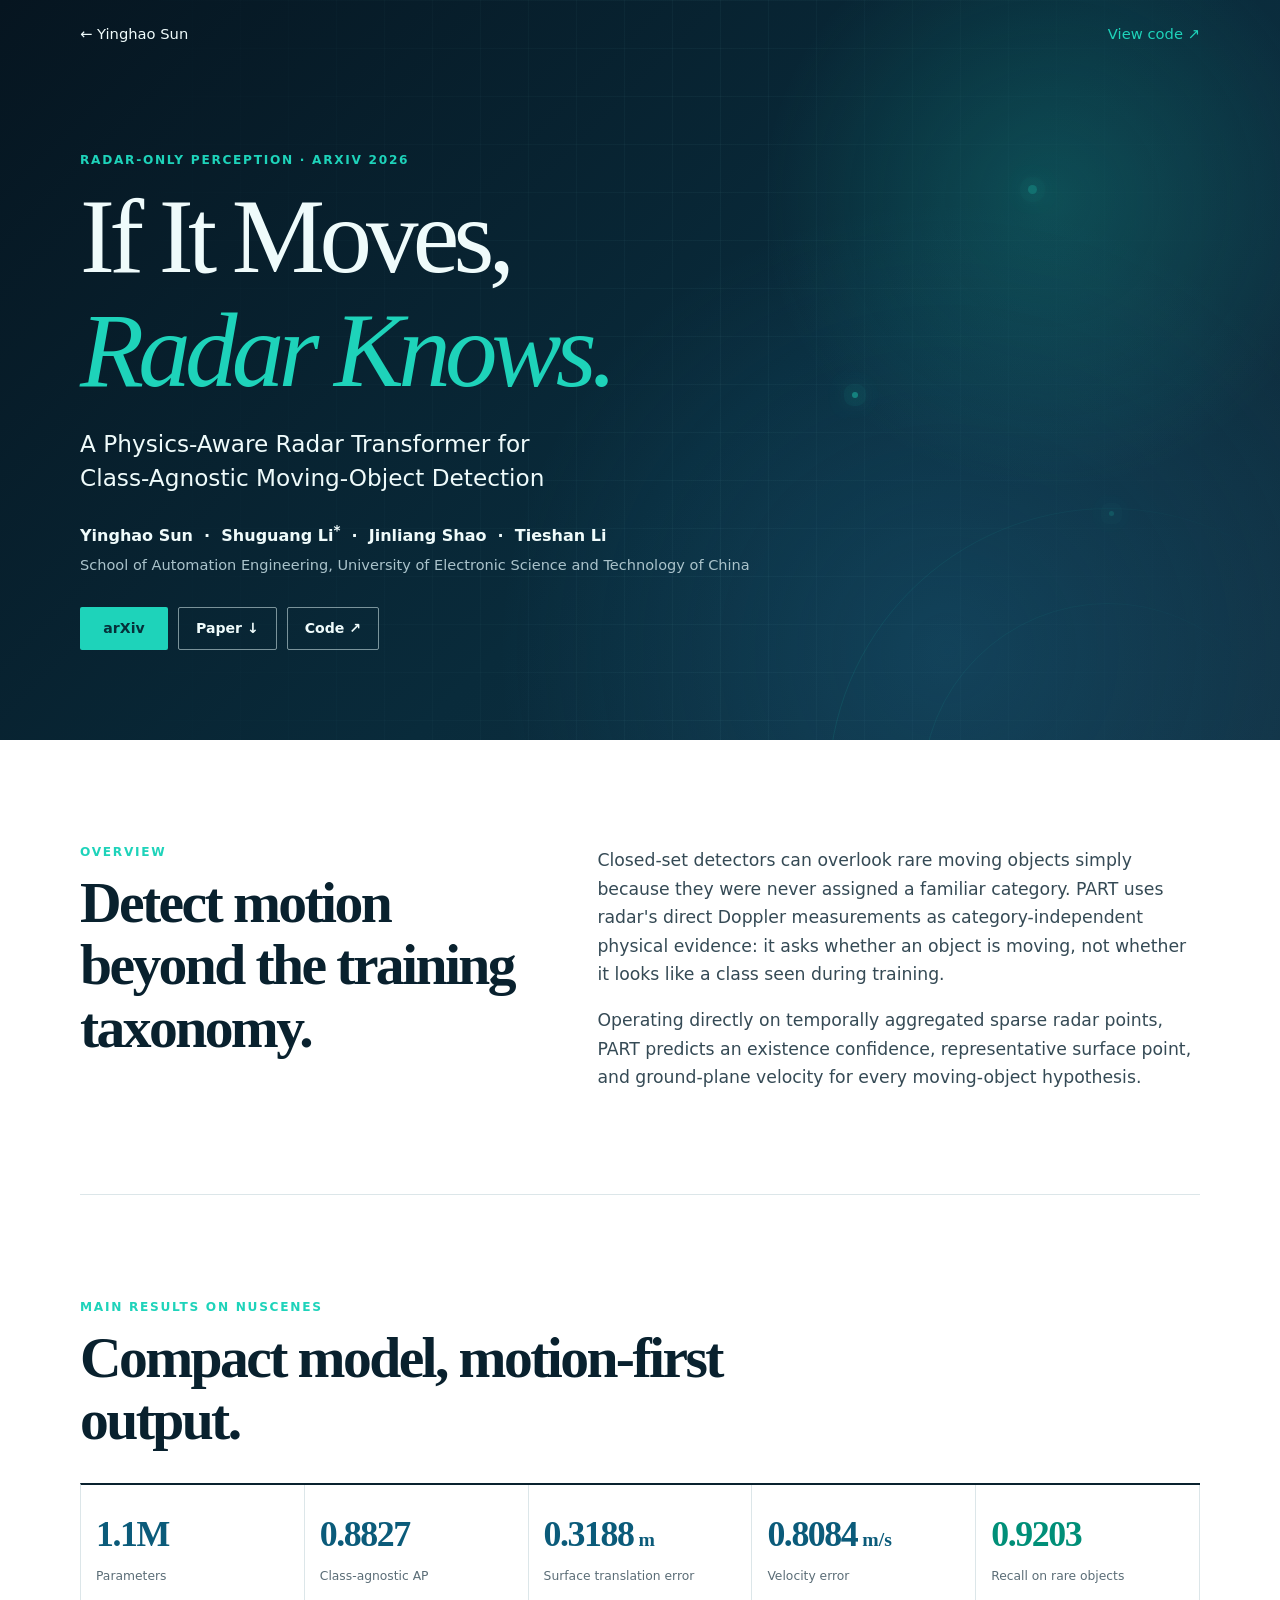
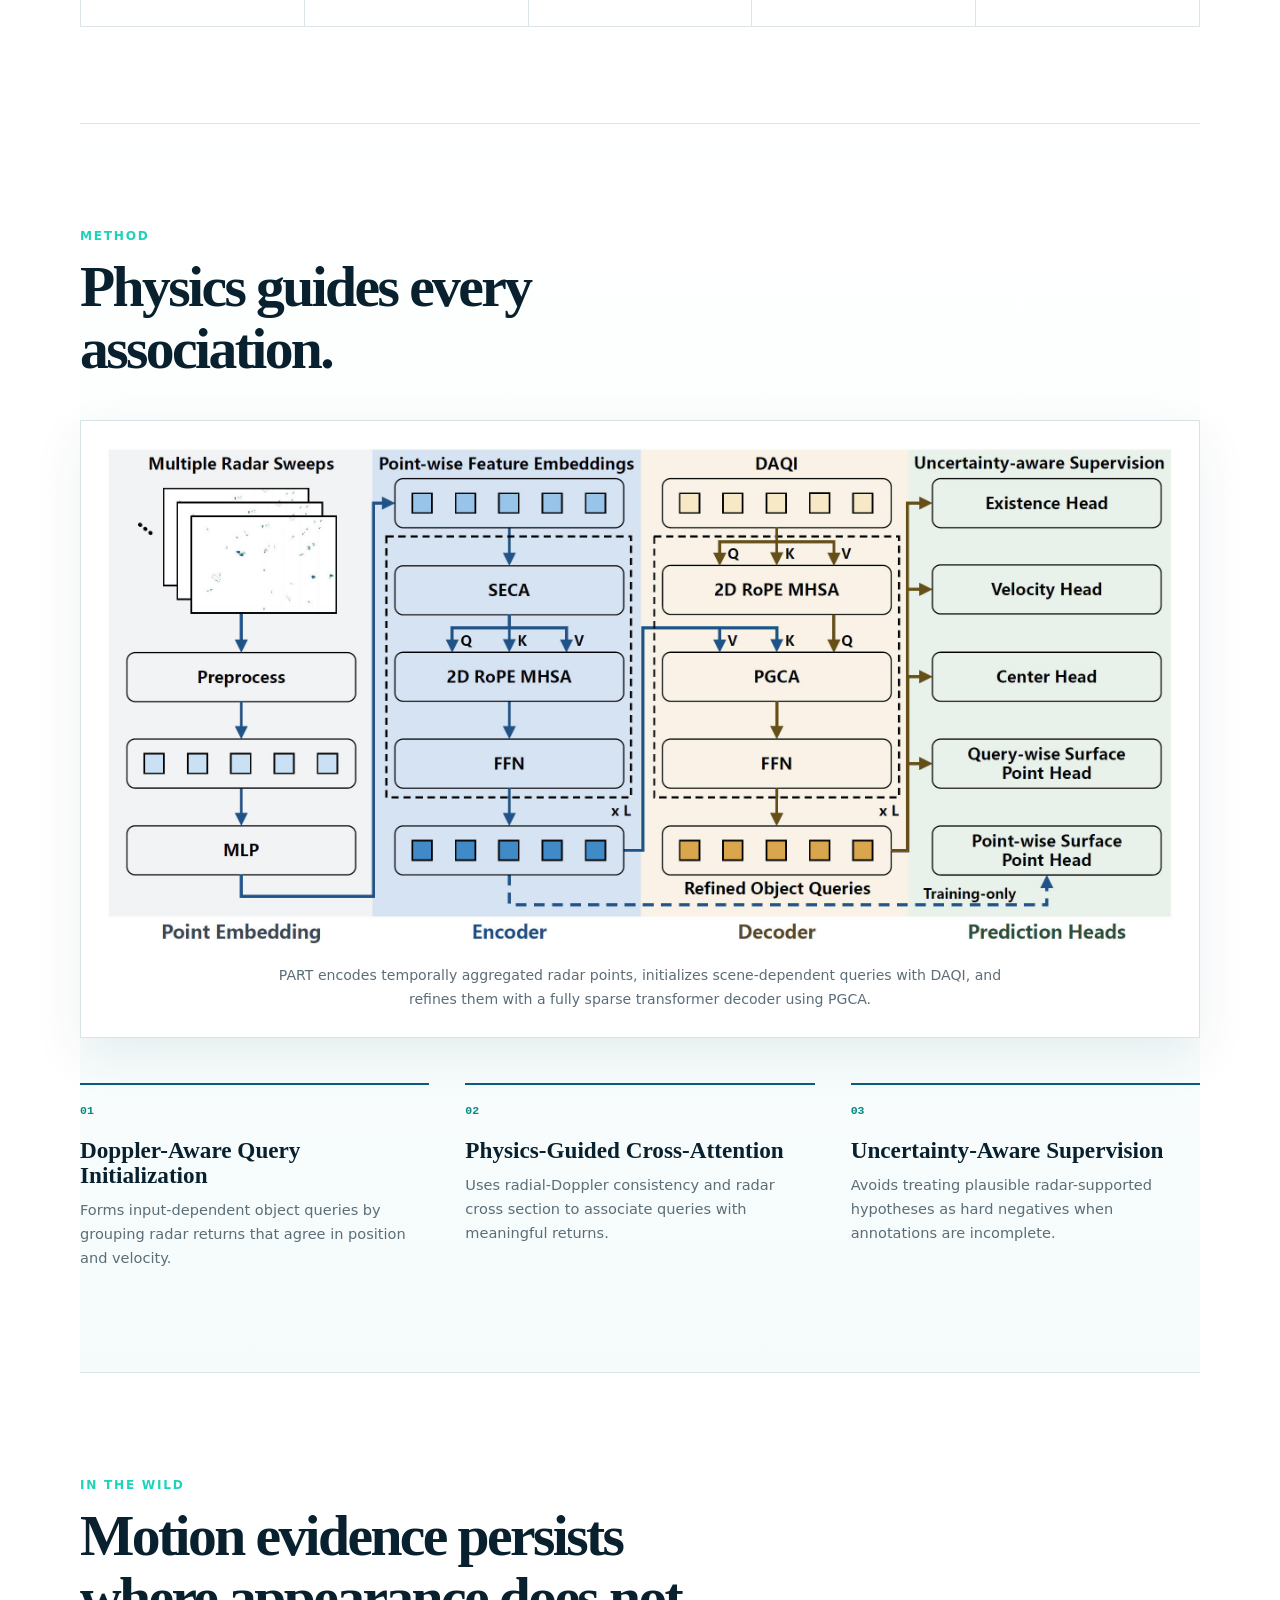
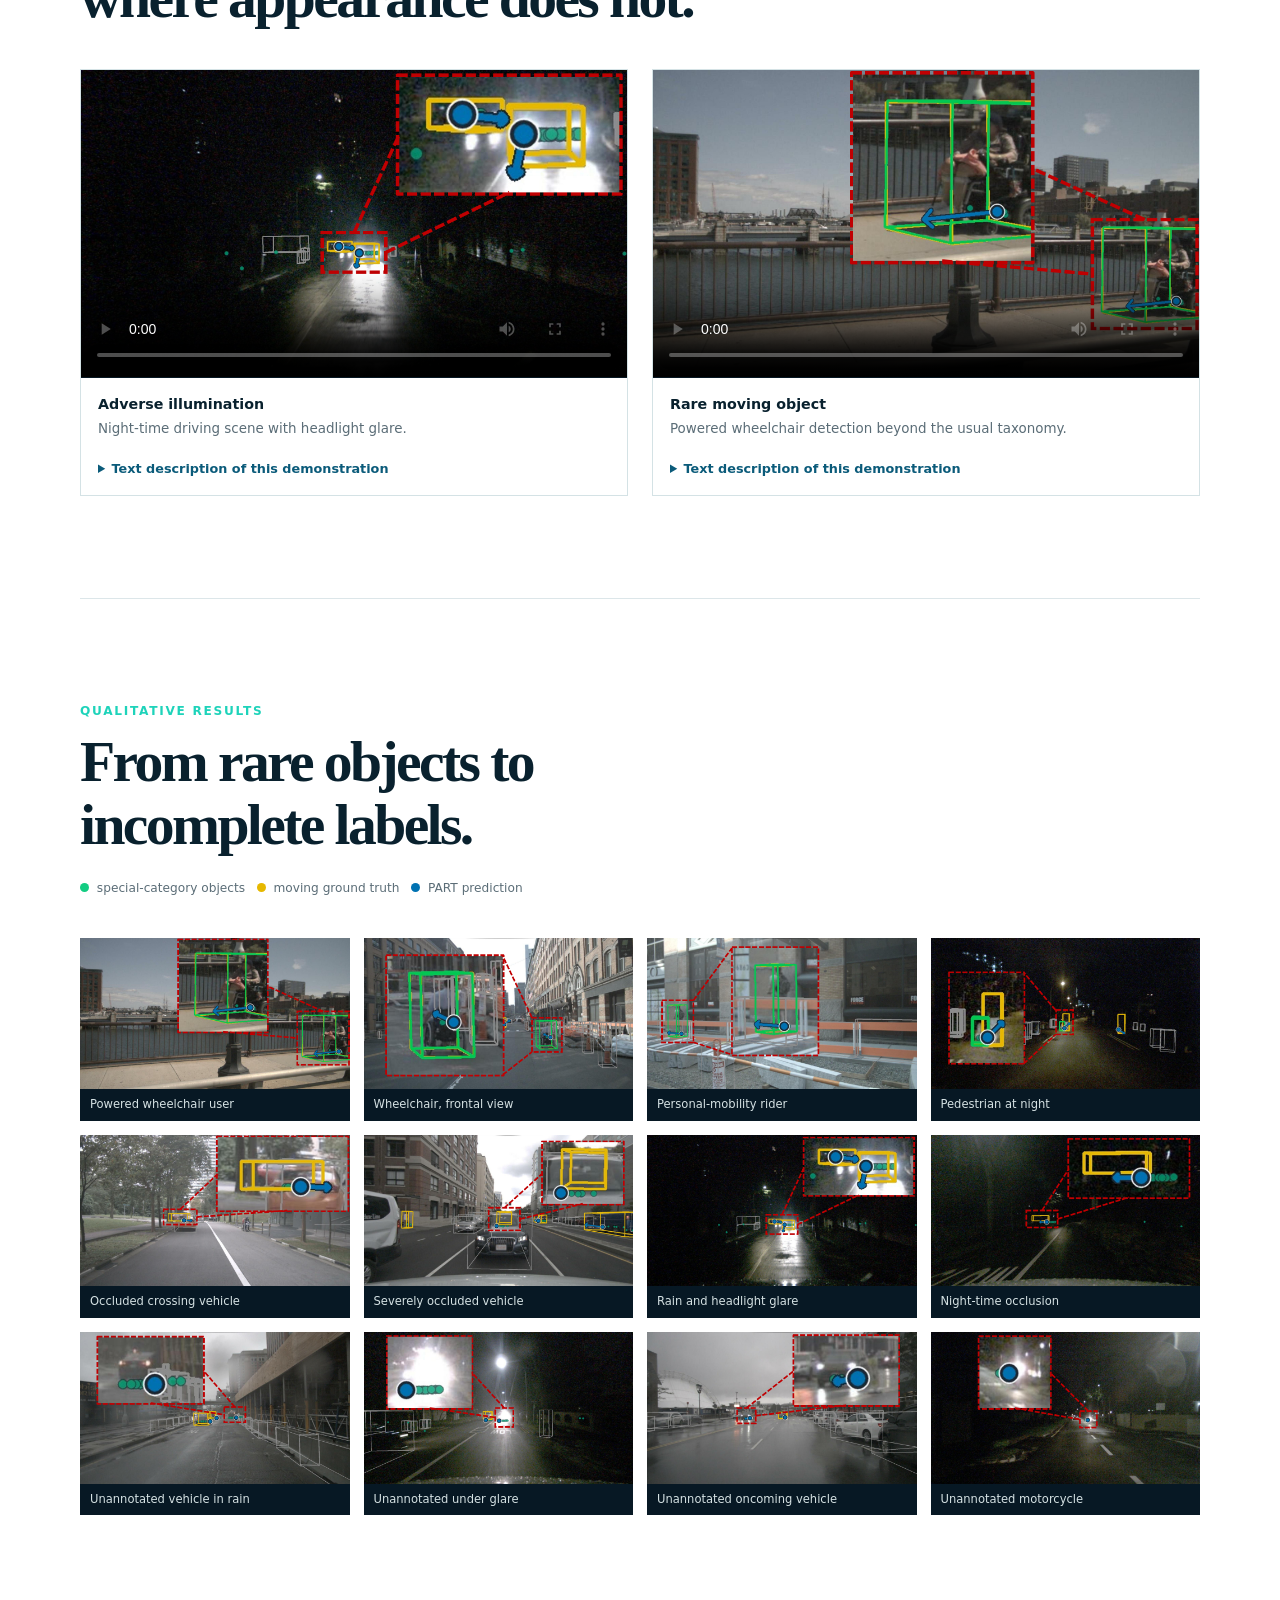
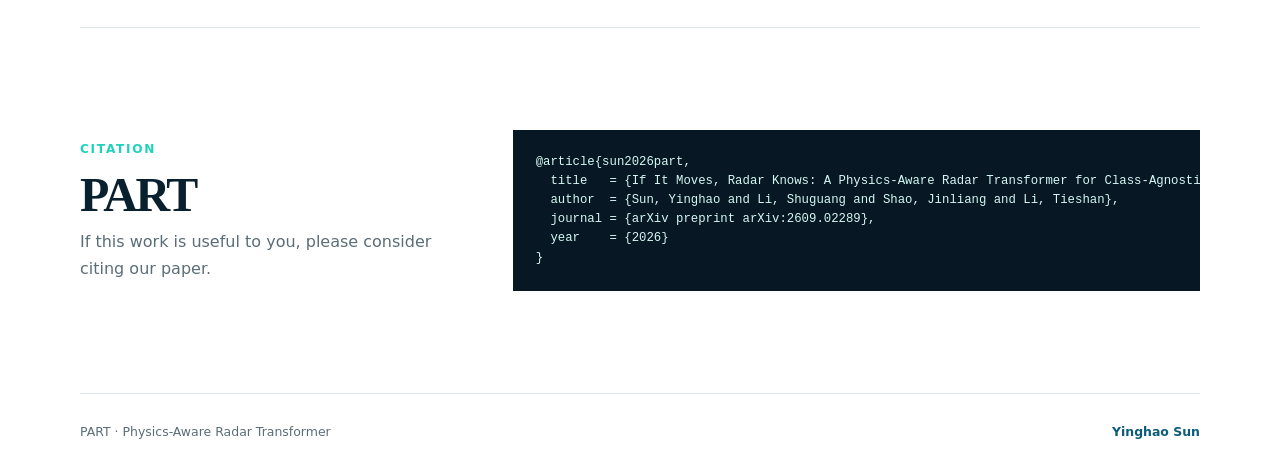
==== part/index.html @ 02ed581c "add PART" ====
<!doctype html>
<html lang="en">
  <head>
    <meta charset="utf-8">
    <meta http-equiv="refresh" content="0; url=../projects/part/">
    <link rel="canonical" href="https://sunyinghao-uestc.github.io/part/">
    <title>PART — If It Moves, Radar Knows</title>
    <script>window.location.replace('../projects/part/');</script>
  </head>
  <body>
    <p>Opening the <a href="../projects/part/">PART project page</a>…</p>
  </body>
</html>
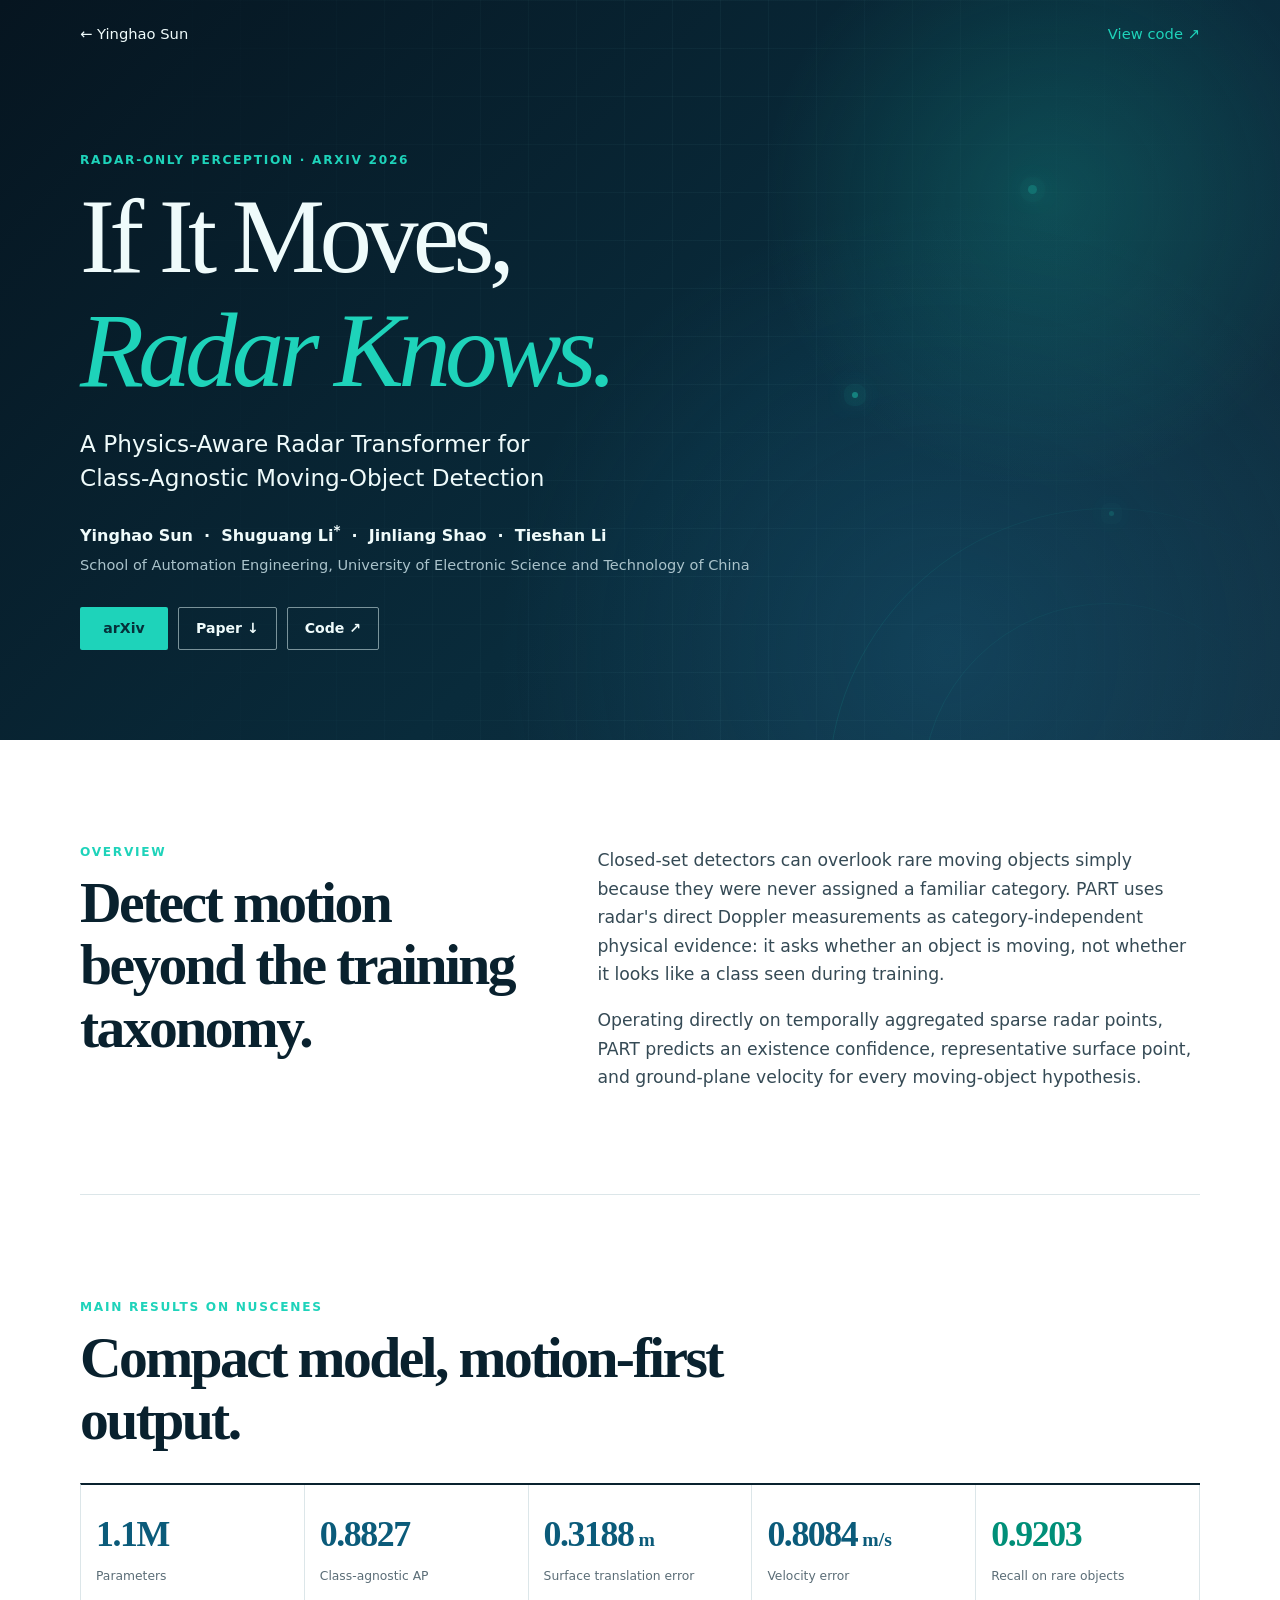
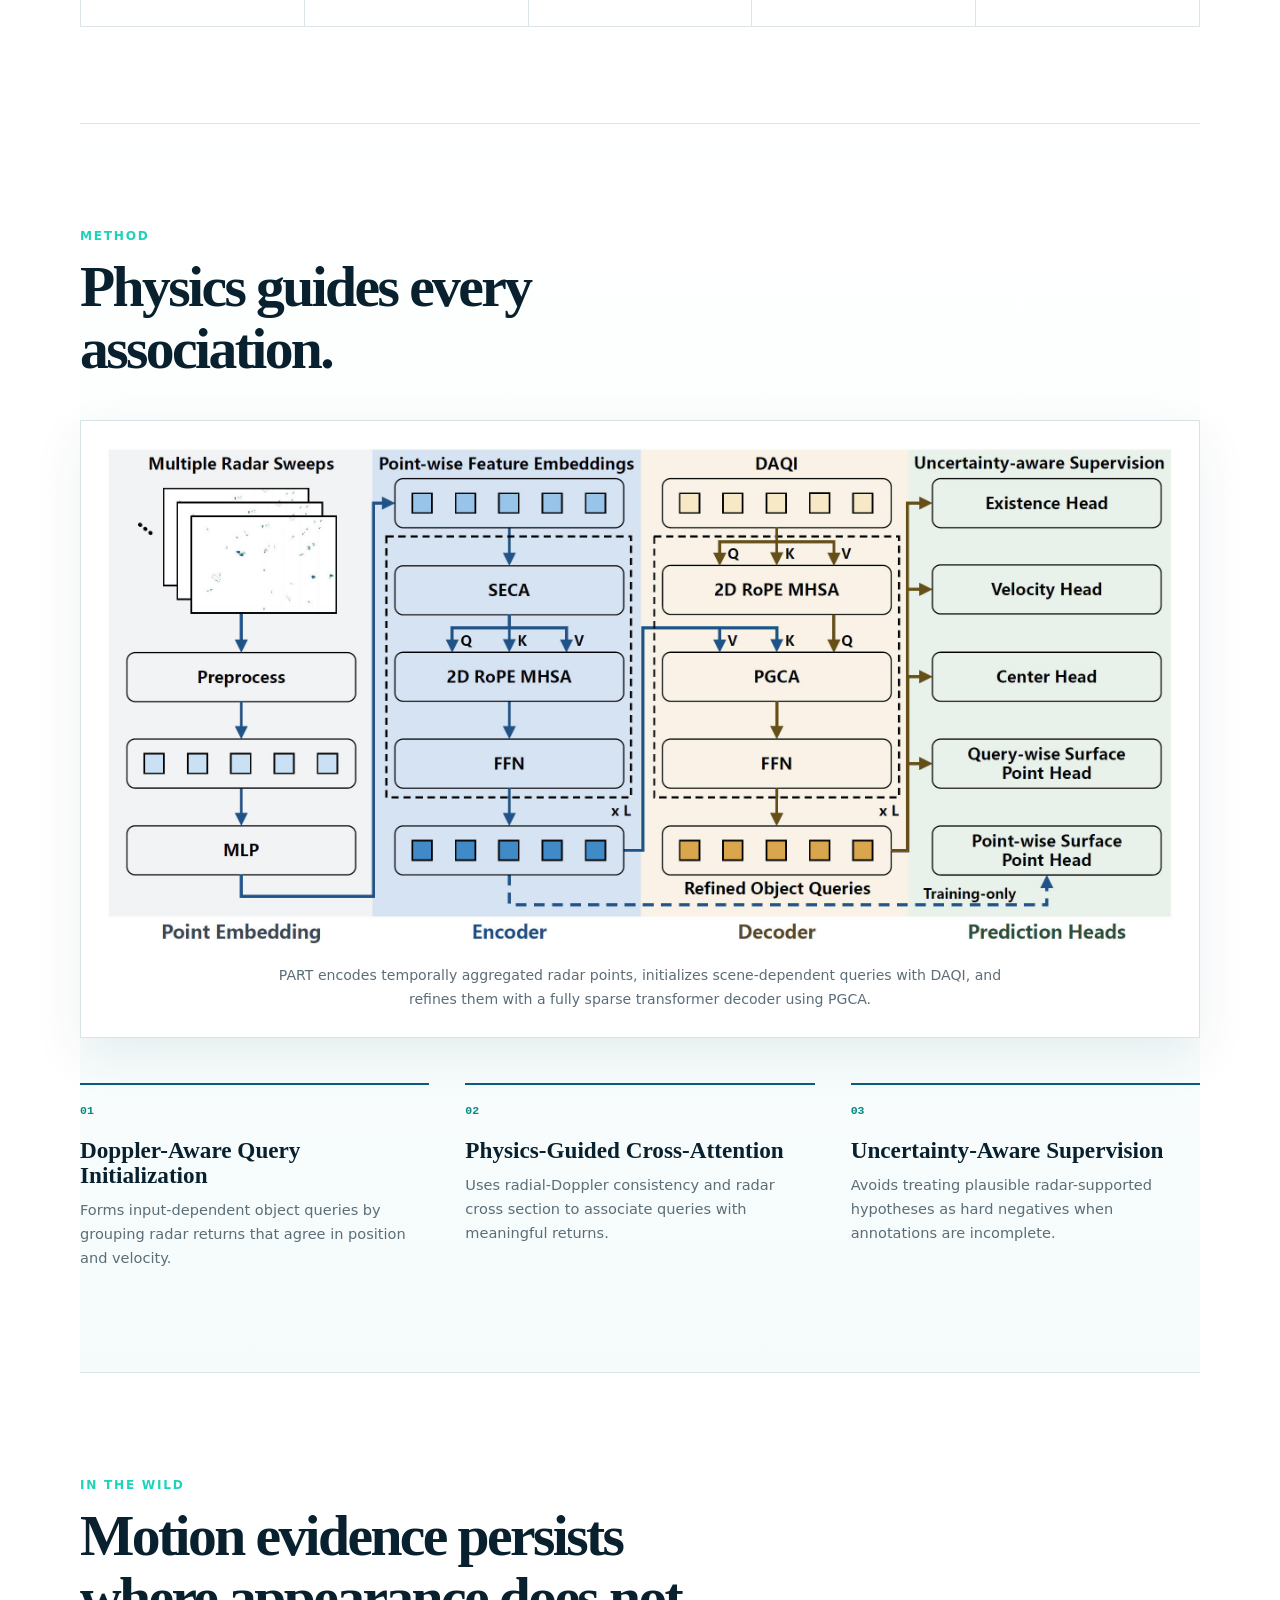
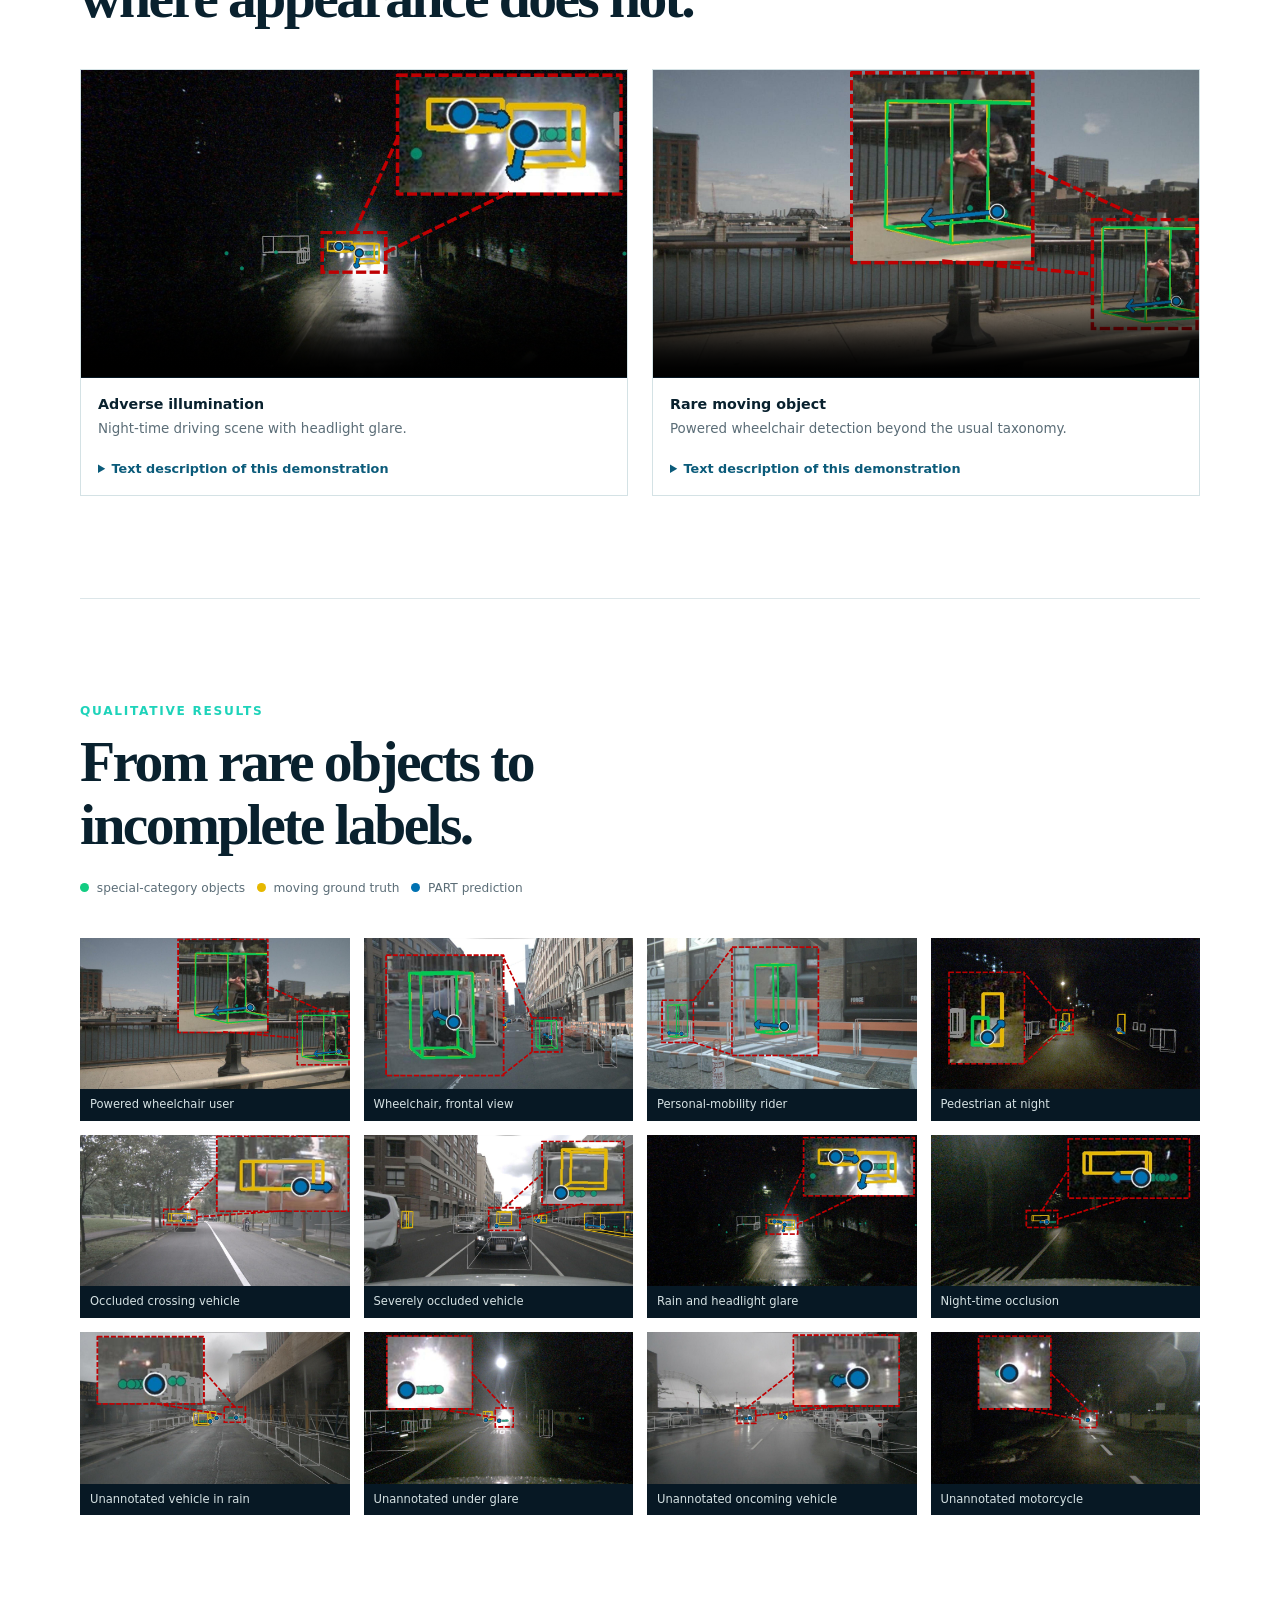
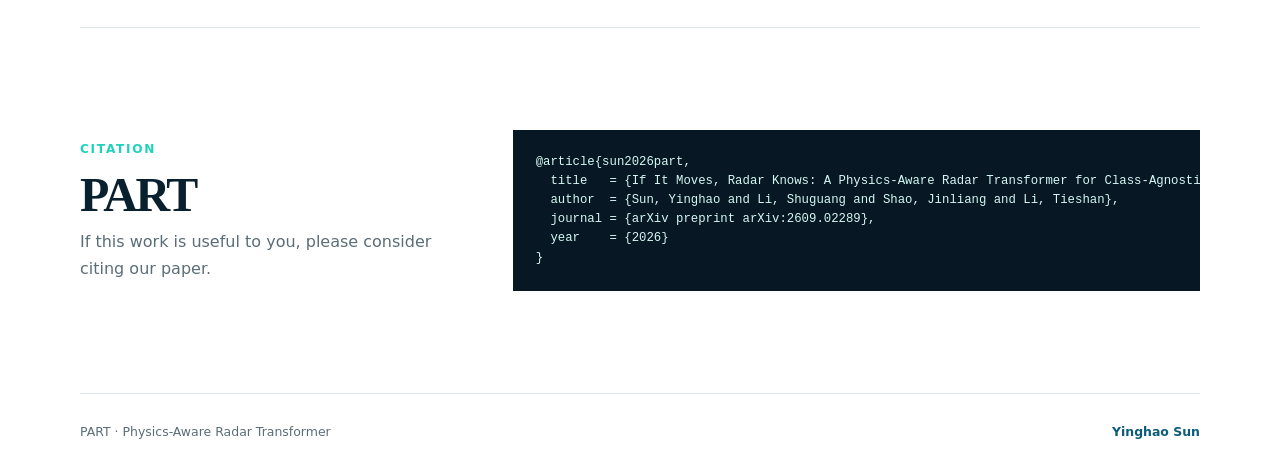
==== commit d470e24b: "add projects" ====
--- a/part/index.html
+++ b/part/index.html
@@ -2,12 +2,12 @@
 <html lang="en">
   <head>
     <meta charset="utf-8">
-    <meta http-equiv="refresh" content="0; url=../projects/part/">
+    <meta http-equiv="refresh" content="0; url=../research/part/">
     <link rel="canonical" href="https://sunyinghao-uestc.github.io/part/">
     <title>PART — If It Moves, Radar Knows</title>
-    <script>window.location.replace('../projects/part/');</script>
+    <script>window.location.replace('../research/part/');</script>
   </head>
   <body>
-    <p>Opening the <a href="../projects/part/">PART project page</a>…</p>
+    <p>Opening the <a href="../research/part/">PART project page</a>…</p>
   </body>
 </html>
